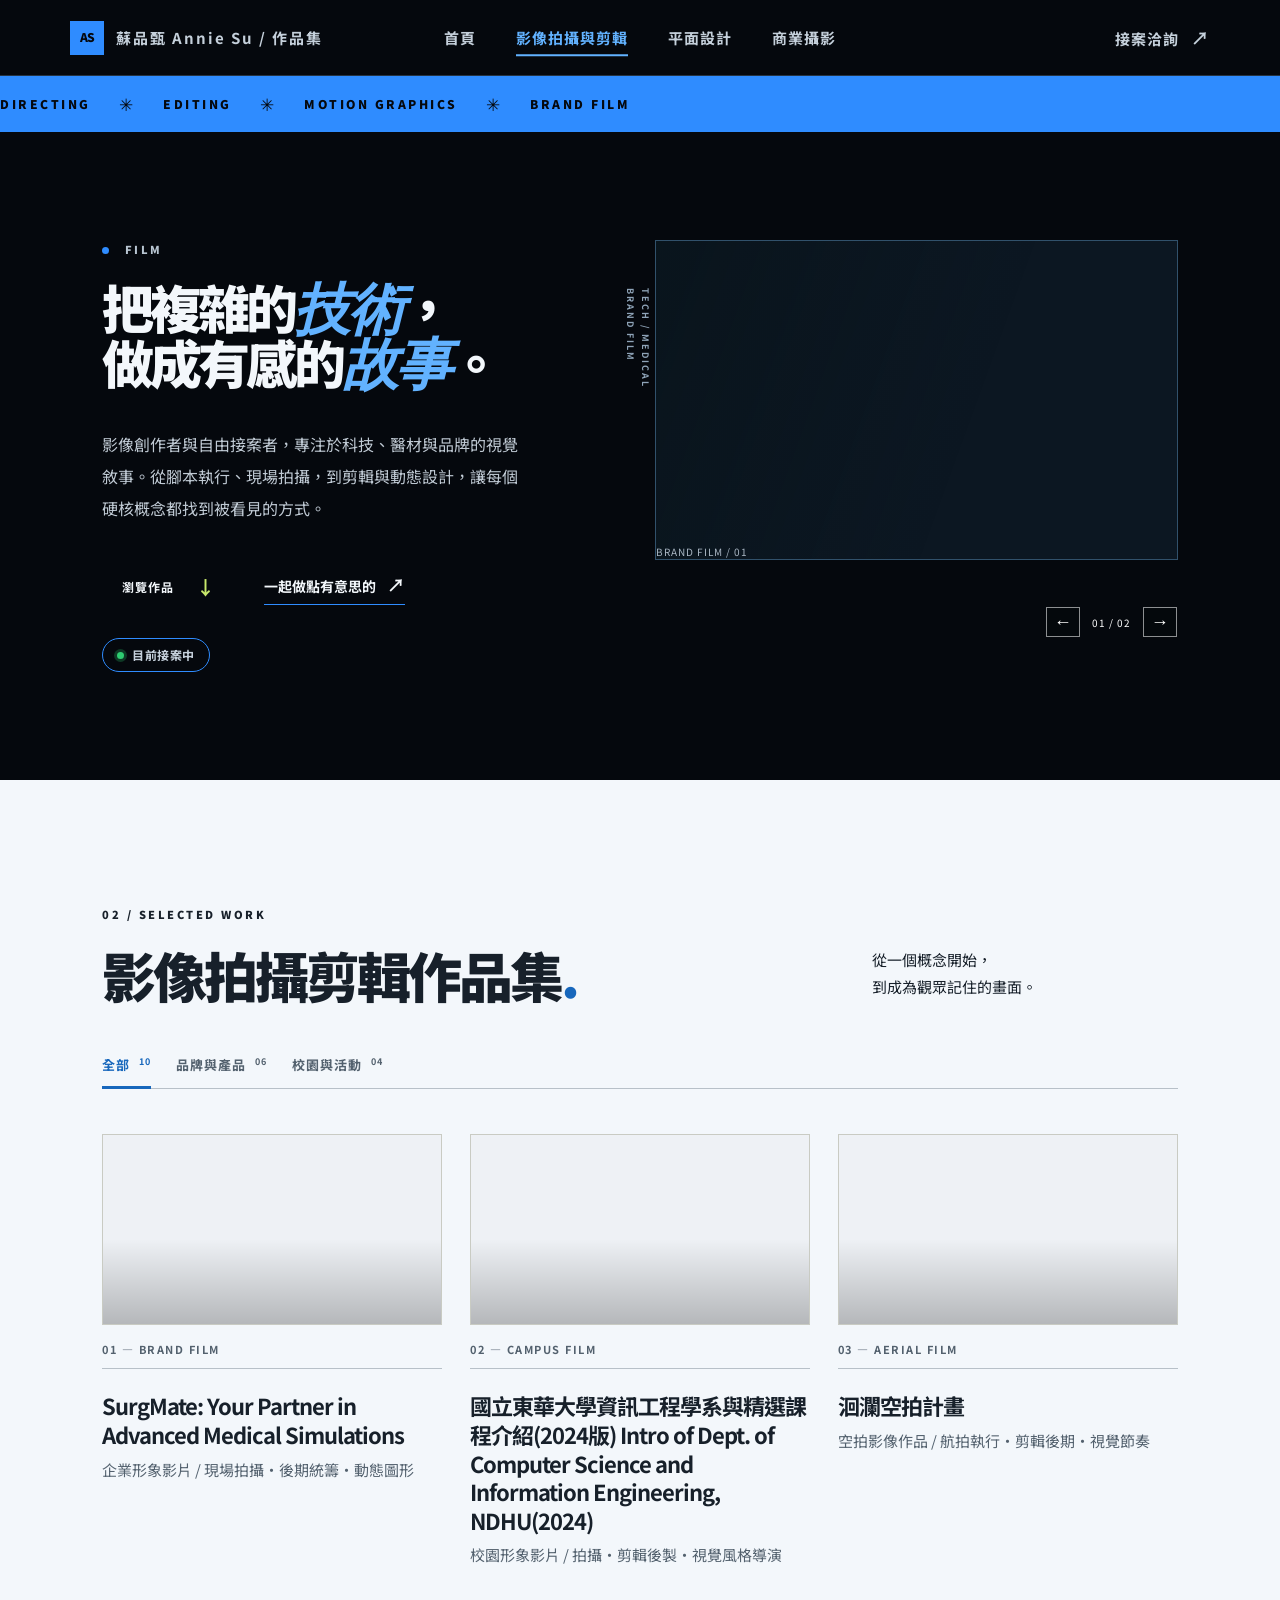
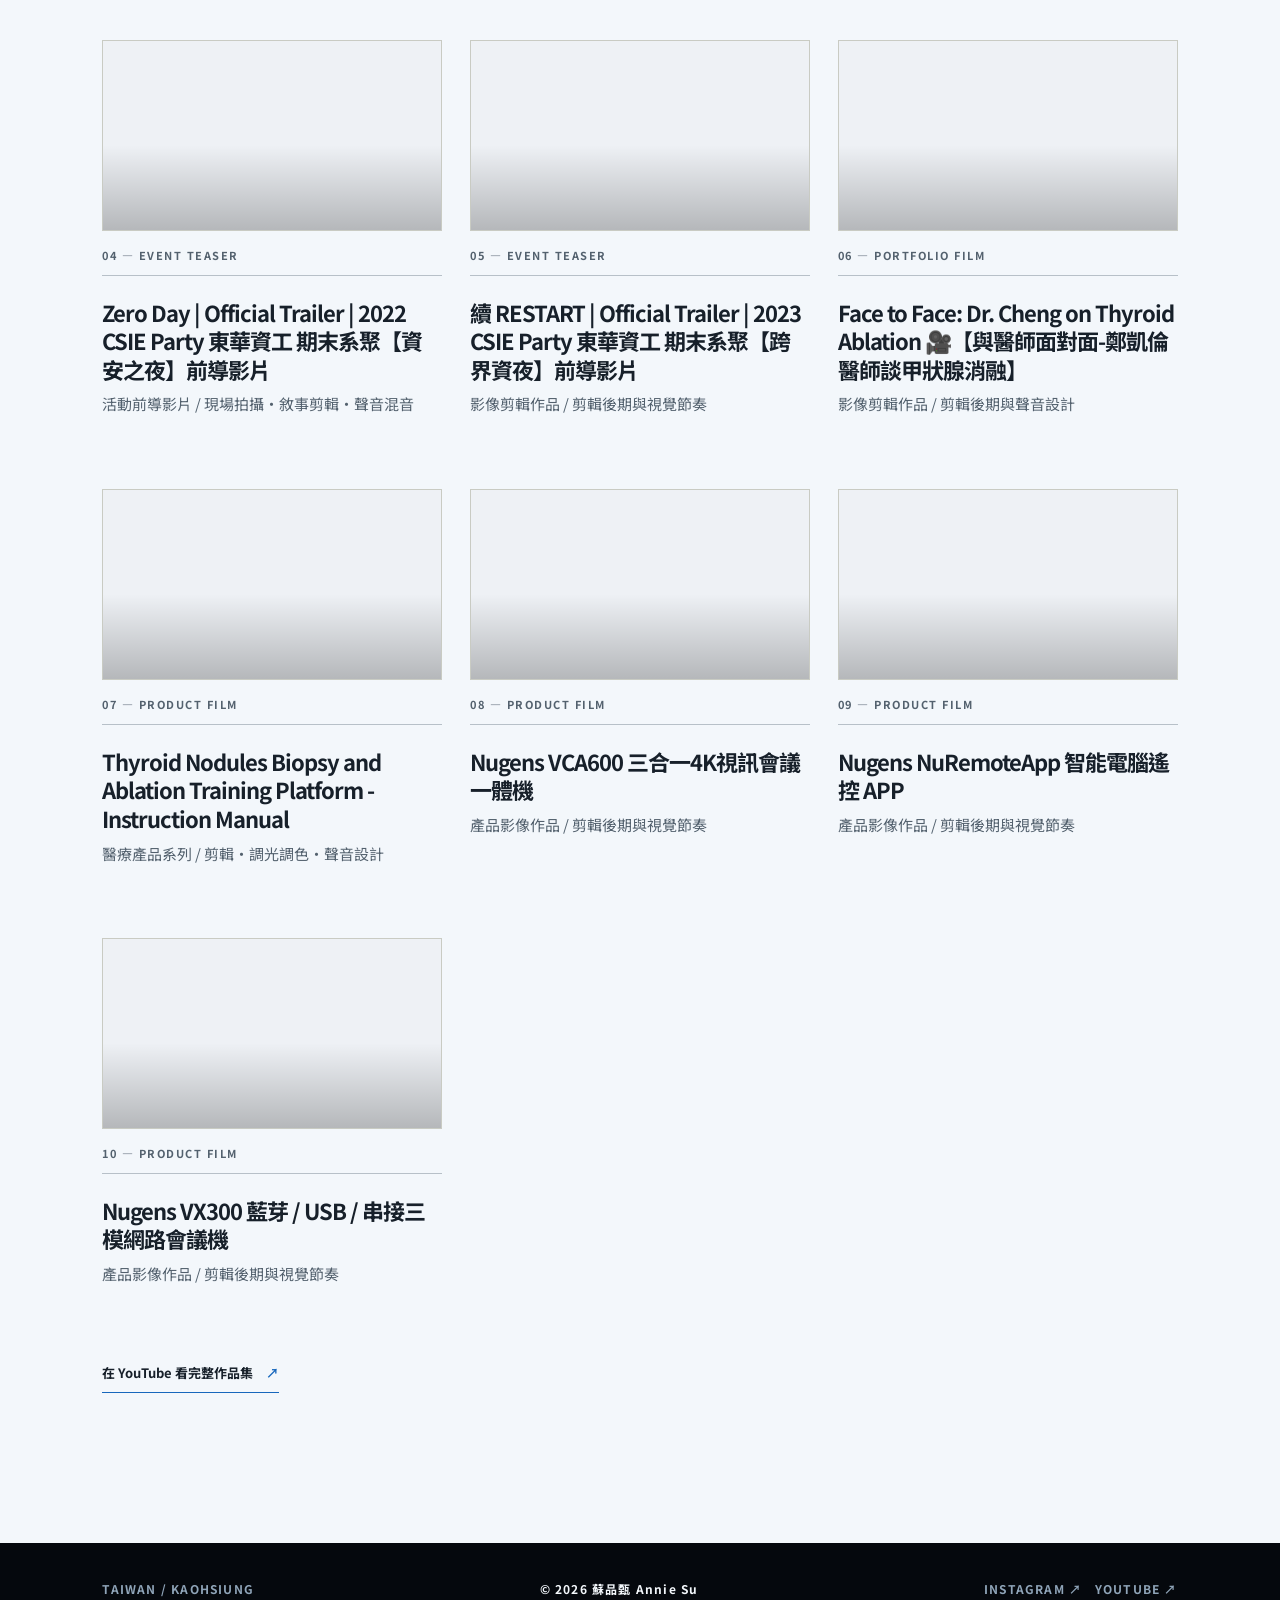
==== film.html @ e25d8ef4 "Add graphic page and photography page" ====
<!doctype html>
<html lang="zh-Hant">
<head>
  <meta charset="UTF-8">
  <meta name="viewport" content="width=device-width, initial-scale=1.0">
  <meta name="description" content="蘇品甄 Annie Su 的影像拍攝與剪輯作品集">
  <title>蘇品甄 Annie Su | Film & Editing</title>
  <link rel="icon" type="image/svg+xml" href="favicon.svg">
  <link rel="preconnect" href="https://fonts.googleapis.com">
  <link rel="preconnect" href="https://fonts.gstatic.com" crossorigin>
  <link rel="preconnect" href="https://www.youtube-nocookie.com">
  <link rel="preconnect" href="https://i.ytimg.com">
  <link rel="dns-prefetch" href="https://i.ytimg.com">
  <link href="https://fonts.googleapis.com/css2?family=Cormorant+Garamond:wght@500;600;700&family=Noto+Sans+TC:wght@400;500;700;900&display=swap" rel="stylesheet">
  <link rel="stylesheet" href="style.css">
  <link rel="stylesheet" href="site.css">
  <style>
    .project-media iframe{position:relative;z-index:1;width:100%;height:100%;display:block;border:0}
  </style>
</head>
<body>
  <header class="site-header">
    <a class="brand" href="index.html" aria-label="回到首頁"><span>AS</span><small>蘇品甄 Annie Su / 作品集</small></a>
    <button class="nav-toggle" type="button" aria-label="開啟導覽選單" aria-expanded="false" aria-controls="primary-nav">
      <span></span><span></span><span></span>
    </button>
    <nav class="nav" id="primary-nav" aria-label="主要導覽">
      <div class="nav-item">
        <a href="index.html">首頁</a>
        <div class="nav-dropdown">
          <a href="index.html#services">服務</a>
          <a href="index.html#about">關於</a>
          <a href="index.html#portfolio">作品集</a>
          <a href="index.html#contact">聯絡</a>
        </div>
      </div>
      <a href="film.html">影像拍攝與剪輯</a>
      <a href="graphic-design.html">平面設計</a>
      <a href="photography.html">商業攝影</a>
    </nav>
    <a class="header-mail" href="index.html#contact">接案洽詢 <span>↗</span></a>
  </header>

  <main id="top">
    <section class="marquee" aria-label="專業領域">
      <div class="marquee-track"><span>DIRECTING</span><b>✳</b><span>EDITING</span><b>✳</b><span>MOTION GRAPHICS</span><b>✳</b><span>BRAND FILM</span></div>
    </section>
    <section class="hero section-pad theme-dark">
      <div class="hero-copy">
        <p class="eyebrow"><span class="dot"></span> FILM</p>
        <h1>把複雜的<em>技術</em>，<br>做成有感的<em>故事</em>。</h1>
        <p class="hero-intro">影像創作者與自由接案者，專注於科技、醫材與品牌的視覺敘事。從腳本執行、現場拍攝，到剪輯與動態設計，讓每個硬核概念都找到被看見的方式。</p>
        <div class="hero-actions">
          <a class="button button-dark" href="#work">瀏覽作品 <span>↓</span></a>
          <a class="text-link" href="index.html#contact">一起做點有意思的 <span>↗</span></a>
        </div>
        <p class="hero-status"><span class="hero-status-dot"></span>目前接案中</p>
      </div>
      <div class="hero-visual">
        <div class="hero-image-wrap hero-carousel" data-interval="5000" aria-label="主打影片輪播">
          <div class="hero-slide is-active"><iframe src="https://www.youtube-nocookie.com/embed/hBSYGhHjJ7w?autoplay=1&mute=1&playsinline=1&rel=0" title="企業形象影片" loading="eager" allow="accelerometer; autoplay; clipboard-write; encrypted-media; gyroscope; picture-in-picture; web-share" allowfullscreen></iframe><div class="image-caption"><span>BRAND FILM / 01</span></div></div>
          <div class="hero-slide"><iframe src="https://www.youtube-nocookie.com/embed/25F6uDLEx1c?autoplay=1&mute=1&playsinline=1&rel=0" title="國立東華資工系 2024 招生影片" loading="lazy" allow="accelerometer; autoplay; clipboard-write; encrypted-media; gyroscope; picture-in-picture; web-share" allowfullscreen></iframe><div class="image-caption"><span>CAMPUS FILM / 02</span></div></div>
          <div class="hero-carousel-controls"><button class="hero-carousel-button" type="button" data-carousel-prev aria-label="上一支主打影片">←</button><span class="hero-carousel-status">01 / 02</span><button class="hero-carousel-button" type="button" data-carousel-next aria-label="下一支主打影片">→</button></div>
        </div>
        <div class="hero-side-note">TECH / MEDICAL<br>BRAND FILM</div>
      </div>
    </section>

    <section class="work section-pad theme-light" id="work">
      <div class="section-heading">
        <div><p class="eyebrow">02 / SELECTED WORK</p><h2>影像拍攝剪輯作品集<span>.</span></h2></div>
        <p class="section-note">從一個概念開始，<br>到成為觀眾記住的畫面。</p>
      </div>
      <div class="filter-bar" role="group" aria-label="作品分類">
        <button class="filter active" data-filter="all">全部 <sup>10</sup></button>
        <button class="filter" data-filter="brand">品牌與產品 <sup>06</sup></button>
        <button class="filter" data-filter="campus">校園與活動 <sup>04</sup></button>
      </div>
      <div class="project-grid">
        <article class="project-card" data-category="brand">
          <div class="project-media"><iframe src="https://www.youtube.com/embed/hBSYGhHjJ7w" title="企業形象影片" loading="lazy" allow="accelerometer; autoplay; clipboard-write; encrypted-media; gyroscope; picture-in-picture; web-share" allowfullscreen></iframe></div>
          <div class="project-meta"><span>01 — BRAND FILM</span></div>
          <h3>SurgMate: Your Partner in Advanced Medical Simulations</h3>
          <p>企業形象影片 / 現場拍攝・後期統籌・動態圖形</p>
        </article>
        <article class="project-card" data-category="campus">
          <div class="project-media"><iframe src="https://www.youtube.com/embed/25F6uDLEx1c" title="國立東華資工系 2024 招生影片" loading="lazy" allow="accelerometer; autoplay; clipboard-write; encrypted-media; gyroscope; picture-in-picture; web-share" allowfullscreen></iframe></div>
          <div class="project-meta"><span>02 — CAMPUS FILM</span></div>
          <h3>國立東華大學資訊工程學系與精選課程介紹(2024版) Intro of Dept. of Computer Science and Information Engineering, NDHU(2024)</h3>
          <p>校園形象影片 / 拍攝・剪輯後製・視覺風格導演</p>
        </article>
        <article class="project-card" data-category="campus">
          <div class="project-media"><iframe src="https://www.youtube.com/embed/MjLD7ILRKbI" title="洄瀾空拍計畫" loading="lazy" allow="accelerometer; autoplay; clipboard-write; encrypted-media; gyroscope; picture-in-picture; web-share" allowfullscreen></iframe></div>
          <div class="project-meta"><span>03 — AERIAL FILM</span></div>
          <h3>洄瀾空拍計畫</h3>
          <p>空拍影像作品 / 航拍執行・剪輯後期・視覺節奏</p>
        </article>
        <article class="project-card" data-category="campus">
          <div class="project-media"><iframe src="https://www.youtube.com/embed/8z_ahuklfuI" title="資安之夜前導影片" loading="lazy" allow="accelerometer; autoplay; clipboard-write; encrypted-media; gyroscope; picture-in-picture; web-share" allowfullscreen></iframe></div>
          <div class="project-meta"><span>04 — EVENT TEASER</span></div>
          <h3>Zero Day | Official Trailer | 2022 CSIE Party 東華資工 期末系聚【資安之夜】前導影片</h3>
          <p>活動前導影片 / 現場拍攝・敘事剪輯・聲音混音</p>
        </article>
        <article class="project-card" data-category="campus">
          <div class="project-media"><iframe src="https://www.youtube.com/embed/S0kFwiOZrYU" title="作品集影片 S0kFwiOZrYU" loading="lazy" allow="accelerometer; autoplay; clipboard-write; encrypted-media; gyroscope; picture-in-picture; web-share" allowfullscreen></iframe></div>
          <div class="project-meta"><span>05 — EVENT TEASER</span></div>
          <h3>續 RESTART | Official Trailer | 2023 CSIE Party 東華資工 期末系聚【跨界資夜】前導影片</h3>
          <p>影像剪輯作品 / 剪輯後期與視覺節奏</p>
        </article>
        <article class="project-card" data-category="brand">
          <div class="project-media"><iframe src="https://www.youtube.com/embed/odRZ7FwY9UM" title="作品集影片 odRZ7FwY9UM" loading="lazy" allow="accelerometer; autoplay; clipboard-write; encrypted-media; gyroscope; picture-in-picture; web-share" allowfullscreen></iframe></div>
          <div class="project-meta"><span>06 — PORTFOLIO FILM</span></div>
          <h3>Face to Face: Dr. Cheng on Thyroid Ablation 🎥【與醫師面對面-鄭凱倫醫師談甲狀腺消融】</h3>
          <p>影像剪輯作品 / 剪輯後期與聲音設計</p>
        </article>
        <article class="project-card" data-category="brand">
          <div class="project-media"><iframe src="https://www.youtube.com/embed/dpRZTDgmmaQ" title="產品介紹影片" loading="lazy" allow="accelerometer; autoplay; clipboard-write; encrypted-media; gyroscope; picture-in-picture; web-share" allowfullscreen></iframe></div>
          <div class="project-meta"><span>07 — PRODUCT FILM</span></div>
          <h3>Thyroid Nodules Biopsy and Ablation Training Platform - Instruction Manual</h3>
          <p>醫療產品系列 / 剪輯・調光調色・聲音設計</p>
        </article>
        <article class="project-card" data-category="brand">
          <div class="project-media"><iframe src="https://www.youtube.com/embed/XEGN2Q0KSWo" title="作品集影片 XEGN2Q0KSWo" loading="lazy" allow="accelerometer; autoplay; clipboard-write; encrypted-media; gyroscope; picture-in-picture; web-share" allowfullscreen></iframe></div>
          <div class="project-meta"><span>08 — PRODUCT FILM</span></div>
          <h3>Nugens VCA600 三合一4K視訊會議一體機</h3>
          <p>產品影像作品 / 剪輯後期與視覺節奏</p>
        </article>
        <article class="project-card" data-category="brand">
          <div class="project-media"><iframe src="https://www.youtube.com/embed/LPblk1l-Nj0" title="作品集影片 LPblk1l-Nj0" loading="lazy" allow="accelerometer; autoplay; clipboard-write; encrypted-media; gyroscope; picture-in-picture; web-share" allowfullscreen></iframe></div>
          <div class="project-meta"><span>09 — PRODUCT FILM</span></div>
          <h3>Nugens NuRemoteApp 智能電腦遙控 APP</h3>
          <p>產品影像作品 / 剪輯後期與視覺節奏</p>
        </article>
        <article class="project-card" data-category="brand">
          <div class="project-media"><iframe src="https://www.youtube.com/embed/qwVXM6mpIqM" title="作品集影片 qwVXM6mpIqM" loading="lazy" allow="accelerometer; autoplay; clipboard-write; encrypted-media; gyroscope; picture-in-picture; web-share" allowfullscreen></iframe></div>
          <div class="project-meta"><span>10 — PRODUCT FILM</span></div>
          <h3>Nugens VX300 藍芽 / USB / 串接三模網路會議機</h3>
          <p>產品影像作品 / 剪輯後期與視覺節奏</p>
        </article>
      </div>
      <a class="all-work-link" href="https://www.youtube.com/playlist?list=PLgzaFagdpoWmmlijDgVe1PpTuX2jHR37t" target="_blank" rel="noreferrer">在 YouTube 看完整作品集 <span>↗</span></a>
    </section>
  </main>
  <footer class="contact-bottom theme-dark section-pad">
    <span>TAIWAN / KAOHSIUNG</span>
    <span>© 2026 蘇品甄 Annie Su</span>
    <span><a href="https://www.instagram.com/pinzhenshots?stkn=MTA5cXdkYWlyOXZ6aw==" target="_blank" rel="noopener noreferrer">INSTAGRAM ↗</a> &nbsp; YOUTUBE ↗</span>
  </footer>
  <script src="script.js"></script>
  <script src="site.js"></script>
</body>
</html>
---- style.css ----
@import url('https://fonts.googleapis.com/css2?family=Cormorant+Garamond:wght@500;600;700&family=Noto+Sans+TC:wght@400;500;700;900&display=swap');
:root{--ink:#1e2220;--paper:#f2f0eb;--lime:#c8e86b;--muted:#747873;--line:#c9cbc3;--serif:'Cormorant Garamond',Georgia,serif;--sans:'Noto Sans TC',sans-serif}*{box-sizing:border-box}html{scroll-behavior:smooth}body{margin:0;background:var(--paper);color:var(--ink);font-family:var(--sans);font-size:15px;line-height:1.7}a{color:inherit;text-decoration:none}.site-header{height:80px;display:flex;align-items:center;justify-content:space-between;padding:0 5.5vw;border-bottom:1px solid var(--line);position:relative;z-index:2}.brand{display:flex;align-items:center;gap:12px;font-weight:900;font-size:18px}.brand span{display:grid;place-items:center;width:34px;height:34px;background:var(--ink);color:var(--lime);font-size:12px;letter-spacing:-1px}.brand small{font-size:10px;letter-spacing:2px;font-weight:700}.nav{display:flex;gap:40px;font-size:12px;font-weight:700;letter-spacing:1px}.nav a{transition:color .25s}.nav a:hover,.text-link:hover{color:#788e28}.header-mail{font-size:12px;font-weight:700;letter-spacing:1px}.header-mail span,.text-link span,.contact-email span{font-size:18px;margin-left:8px}.section-pad{padding-left:8vw;padding-right:8vw}.hero{min-height:calc(100vh - 80px);display:grid;grid-template-columns:43% 57%;align-items:center;padding-top:7vh;padding-bottom:7vh;position:relative}.eyebrow{font-size:10px;letter-spacing:2.5px;font-weight:900;margin:0 0 25px;color:#69706a}.dot{display:inline-block;width:7px;height:7px;border-radius:50%;background:var(--lime);margin-right:10px}.hero h1{font-size:clamp(54px,7vw,108px);line-height:.92;letter-spacing:-4px;margin:0 0 35px;font-weight:900}.hero h1 em,.about h2 em,.contact h2 em,h3 em{font-family:var(--serif);font-weight:600;font-style:italic;letter-spacing:-2px}.hero h1 em{font-size:1.08em;color:#505550}.hero-intro{max-width:420px;color:var(--muted);font-size:14px;line-height:2;margin-bottom:34px}.hero-actions{display:flex;align-items:center;gap:28px}.button{display:inline-flex;align-items:center;gap:22px;padding:13px 20px;font-size:12px;font-weight:700;letter-spacing:1px}.button-dark{background:var(--ink);color:var(--paper)}.button-dark span{font-size:19px;color:var(--lime)}.text-link{font-size:12px;font-weight:700;border-bottom:1px solid var(--ink);padding-bottom:4px}.hero-visual{position:relative;padding-left:7vw}.hero-image-wrap{position:relative;width:100%;max-width:660px;aspect-ratio:1.16;overflow:hidden;background:#121716}.hero-image-wrap:after{content:'';position:absolute;inset:0;background:linear-gradient(110deg,rgba(4,16,17,.3),transparent 60%)}.hero-image-wrap img{width:100%;height:100%;object-fit:cover;filter:saturate(.75);transform:scale(1.02);transition:transform 1s}.hero-image-wrap:hover img{transform:scale(1.08)}.image-caption{position:absolute;bottom:16px;left:18px;right:18px;display:flex;justify-content:space-between;color:white;font-size:9px;letter-spacing:1.5px;z-index:1}.hero-stamp{position:absolute;right:-13px;bottom:-47px;width:135px;height:135px;border:1px solid var(--ink);border-radius:50%;display:grid;place-content:center;text-align:center;font-weight:900;font-size:14px;line-height:1.15;transform:rotate(-14deg);background:var(--lime);z-index:1}.hero-stamp span{font-family:var(--serif);font-size:21px;font-style:italic}.hero-side-note{position:absolute;left:calc(7vw - 32px);top:15%;writing-mode:vertical-rl;font-size:9px;letter-spacing:2px;font-weight:700;color:var(--muted)}.marquee{overflow:hidden;background:var(--lime);padding:12px 0;border-top:1px solid var(--ink);border-bottom:1px solid var(--ink);white-space:nowrap}.marquee-track{display:inline-flex;align-items:center;gap:28px;animation:scroll 26s linear infinite;font-size:12px;letter-spacing:2.5px;font-weight:900}.marquee b{font-size:17px;font-weight:400}@keyframes scroll{to{transform:translateX(-50%)}}.work{padding-top:125px;padding-bottom:150px}.section-heading{display:flex;justify-content:space-between;align-items:end;margin-bottom:55px}.section-heading h2{font-size:64px;line-height:.95;letter-spacing:-3px;margin:0;font-weight:900}.section-heading h2 span{color:#93b931}.section-note{font-size:13px;line-height:1.8;color:var(--muted);margin:0 11vw 0 0}.filter-bar{display:flex;gap:25px;border-bottom:1px solid var(--line);margin-bottom:45px}.filter{border:0;background:none;padding:0 0 13px;color:var(--muted);cursor:pointer;font:700 12px var(--sans);letter-spacing:1px;position:relative}.filter.active{color:var(--ink)}.filter.active:after{content:'';height:3px;position:absolute;bottom:-1px;left:0;right:0;background:var(--ink)}.filter sup{font-size:9px;margin-left:5px}.project-grid{display:grid;grid-template-columns:1.3fr 1fr;gap:75px 5vw}.project-card{transition:opacity .3s,transform .3s}.project-card.hidden{display:none}.project-card:nth-child(even){margin-top:90px}.project-media{display:block;aspect-ratio:1.65;overflow:hidden;position:relative;background:#d8d9d2}.project-media img{width:100%;height:100%;display:block;object-fit:cover;transition:transform .7s,filter .4s;filter:saturate(.72)}.project-media:after{content:'';position:absolute;inset:0;background:linear-gradient(0deg,rgba(0,0,0,.48),transparent 45%);opacity:.5;transition:opacity .3s}.project-media:hover img{transform:scale(1.06);filter:saturate(1)}.project-media:hover:after{opacity:.8}.play{position:absolute;bottom:16px;right:17px;color:#fff;font-size:11px;font-weight:700;letter-spacing:1px;z-index:1}.project-meta{display:flex;justify-content:space-between;border-bottom:1px solid var(--line);padding:15px 0 10px;color:var(--muted);font-size:9px;letter-spacing:1.5px;font-weight:700}.project-card h3{font-size:26px;line-height:1.15;letter-spacing:-1px;margin:22px 0 8px}.project-card h3 em{font-size:1.14em}.project-card p{margin:0;color:var(--muted);font-size:12px}.all-work-link{display:inline-block;margin-top:75px;border-bottom:1px solid var(--ink);font-size:13px;font-weight:700;padding-bottom:8px}.all-work-link span{color:#86a82c;margin-left:10px}.about{background:var(--ink);color:var(--paper);display:grid;grid-template-columns:12% 45% 43%;padding-top:115px;padding-bottom:115px}.about-number{font-family:var(--serif);font-size:34px;color:var(--lime)}.about-main{max-width:570px}.about .eyebrow{color:#9ba39b}.about h2{font-size:56px;line-height:1.08;letter-spacing:-2px;margin:0 0 38px}.about h2 em{color:var(--lime);font-size:1.08em}.about-main>p:not(.eyebrow){color:#aeb4ae;font-size:14px;line-height:2;margin:0 0 22px}.about-lead{color:var(--paper)!important;font-size:19px!important;line-height:1.7!important}.signature{font-family:var(--serif);font-size:30px;margin-top:44px;color:var(--lime)}.signature span{font:11px var(--sans);color:#9ba39b;margin-left:12px}.about-facts{align-self:end;display:grid;grid-template-columns:repeat(3,1fr);gap:20px;border-top:1px solid #4a514b;padding-top:20px;margin-left:4vw}.about-facts strong{display:block;color:var(--lime);font:600 52px var(--serif);line-height:1}.about-facts span{font-size:9px;letter-spacing:1.2px;color:#aeb4ae;line-height:1.4}.services{padding-top:120px;padding-bottom:130px}.service-list{border-top:1px solid var(--ink)}.service-list>div{display:grid;grid-template-columns:14% 42% 44%;align-items:center;border-bottom:1px solid var(--line);padding:29px 0}.service-list span{color:#819d30;font-size:12px;font-weight:900}.service-list h3{margin:0;font-size:27px}.service-list p{margin:0;color:var(--muted);font-size:13px;max-width:360px}.contact{background:var(--lime);padding-top:90px;padding-bottom:25px;min-height:620px;display:flex;flex-direction:column}.contact-top{display:flex;justify-content:space-between}.contact-top .eyebrow{color:#5c6d2b}.contact-top>p:last-child{font-size:13px;font-weight:700;margin:0}.contact h2{font-size:clamp(56px,8vw,115px);line-height:.87;letter-spacing:-5px;margin:auto 0 55px}.contact h2 em{color:#546a18}.contact-email{font:600 clamp(20px,3vw,35px) var(--serif);border-bottom:1px solid var(--ink);padding-bottom:15px;max-width:720px}.contact-email span{font:22px var(--sans);float:right}.contact-bottom{display:flex;justify-content:space-between;font-size:9px;letter-spacing:1.5px;font-weight:700;margin-top:58px}
@media(max-width:800px){.site-header{height:70px;padding:0 6vw}.nav{gap:15px}.header-mail{display:none}.brand small{font-size:8px}.section-pad{padding-left:6vw;padding-right:6vw}.hero{display:block;padding-top:70px;padding-bottom:95px}.hero h1{font-size:clamp(52px,15vw,82px);letter-spacing:-3px}.hero-intro{max-width:100%}.hero-visual{padding:60px 7vw 0 0}.hero-side-note{left:auto;right:-7px;top:48%;font-size:8px}.hero-stamp{right:-15px;bottom:-30px;transform:scale(.8) rotate(-14deg)}.section-heading{align-items:start;display:block;margin-bottom:38px}.section-heading h2{font-size:52px}.section-note{margin:22px 0 0}.work{padding-top:85px;padding-bottom:100px}.filter-bar{gap:17px;overflow:auto}.project-grid{display:block}.project-card,.project-card:nth-child(even){margin:0 0 60px}.project-card h3{font-size:24px}.about{display:block;padding-top:85px;padding-bottom:85px}.about-number{margin-bottom:35px}.about h2{font-size:48px}.about-facts{margin:60px 0 0}.services{padding-top:85px;padding-bottom:90px}.service-list>div{grid-template-columns:16% 84%;padding:23px 0}.service-list h3{font-size:22px}.service-list p{grid-column:2;margin-top:8px}.contact{min-height:570px;padding-top:70px}.contact-top{display:block}.contact-top>p:last-child{margin-top:26px}.contact h2{font-size:clamp(56px,16vw,88px);letter-spacing:-3px;margin:110px 0 45px}.contact-bottom{gap:12px;flex-wrap:wrap}.contact-bottom span:last-child{width:100%}}
---- site.css ----
/* Shared skin for all site pages — colors, sizes, and section themes on top of style.css's layout. */
:root{--ink:#05080d;--paper:#f3f7fb;--accent:#2f8cff;--accent-soft:#62b2ff;--accent-light:#1767bc;--line:#263443}
body{background:var(--ink);color:var(--paper);font-size:16px}

/* Header / nav */
.site-header{background:var(--ink);border-bottom-color:var(--line);position:sticky;top:0;z-index:100;height:76px}
.nav{position:absolute;left:50%;top:50%;transform:translate(-50%,-50%)}
html{scroll-padding-top:84px}
.brand span{background:#2f8cff;color:#05080d}
.brand small,.header-mail,.nav{color:#c5d0db;font-size:15px}
.nav a:hover,.text-link:hover{color:#62b2ff}
.nav a{position:relative;transition:color .25s}
.nav a.active{color:#62b2ff}
.nav a.active::after{content:'';position:absolute;left:0;right:0;bottom:-6px;height:2px;background:#62b2ff}

.nav-toggle{display:none;position:absolute;right:6vw;top:50%;transform:translateY(-50%);width:42px;height:42px;border:1px solid #2f8cff;background:rgba(5,8,13,.6);cursor:pointer;padding:0;z-index:40;flex-direction:column;align-items:center;justify-content:center;gap:5px}
.nav-toggle span{display:block;width:18px;height:2px;background:#c5d0db;transition:transform .25s,opacity .25s}
.nav-toggle[aria-expanded="true"] span:nth-child(1){transform:translateY(7px) rotate(45deg)}
.nav-toggle[aria-expanded="true"] span:nth-child(2){opacity:0}
.nav-toggle[aria-expanded="true"] span:nth-child(3){transform:translateY(-7px) rotate(-45deg)}

/* "首頁" hover dropdown — homepage section jumps, built into the header itself */
.nav-item{position:relative}
.nav-dropdown{position:absolute;top:100%;left:50%;min-width:150px;margin-top:14px;display:flex;flex-direction:column;background:#0a0f16;border:1px solid var(--line);opacity:0;visibility:hidden;transform:translate(-50%,-6px);transition:opacity .2s,transform .2s,visibility .2s;z-index:110}
.nav-item:hover .nav-dropdown,.nav-item:focus-within .nav-dropdown{opacity:1;visibility:visible;transform:translate(-50%,0)}
.nav-dropdown a{padding:12px 18px;font-size:12px;letter-spacing:1px;border-top:1px solid var(--line);color:#c5d0db;white-space:nowrap}
.nav-dropdown a:first-child{border-top:0}
.nav-dropdown a:hover{color:#62b2ff;background:rgba(47,140,255,.08)}
.nav-dropdown a.active::after{display:none}

/* Hero */
.hero{min-height:auto;align-items:center;padding-top:12vh;padding-bottom:12vh;background:radial-gradient(circle at 85% 20%,#102c4c,transparent 32%),var(--ink)}
.hero h1{color:var(--paper);font-size:52px}
.hero h1 em{font-family:var(--serif);font-weight:600;font-style:italic;letter-spacing:-2px;color:#62b2ff}
.hero-intro{color:#c0cad4;font-size:16px;line-height:2}
.eyebrow{color:#b8c5d1;font-size:11px}
.dot{background:#2f8cff}
.text-link{border-color:#2f8cff;color:var(--paper);font-size:14px}
.hero-visual{align-self:start}
.hero-image-wrap{background:#0c1722;border:1px solid #31516b;aspect-ratio:16/9;overflow:hidden}
.hero-image-wrap:after{pointer-events:none}
.hero-image-wrap img{filter:saturate(.85);transform:none!important}
.hero-image-wrap:hover img{transform:none!important}
.hero-stamp{background:#2f8cff;border-color:#2f8cff;color:#05080d}
.hero-side-note{color:#8fa4b8}
.hero-status{display:inline-flex;align-items:center;gap:8px;margin:22px 0 0;padding:6px 14px;border:1px solid #2f8cff;border-radius:20px;color:#c5d0db;font-size:12px;font-weight:700;letter-spacing:.5px}
.hero-status-dot{width:7px;height:7px;border-radius:50%;background:#2ecc71;box-shadow:0 0 0 3px rgba(46,204,113,.25)}

/* Hero page load entrance animation */
.hero .eyebrow{animation:heroFadeUp .7s cubic-bezier(.16,1,.3,1) .05s both}
.hero h1{animation:heroFadeUp .8s cubic-bezier(.16,1,.3,1) .15s both}
.hero-intro{animation:heroFadeUp .8s cubic-bezier(.16,1,.3,1) .25s both}
.hero-actions,.hero-status{animation:heroFadeUp .8s cubic-bezier(.16,1,.3,1) .35s both}
.hero-visual{animation:heroScaleIn .9s cubic-bezier(.16,1,.3,1) .2s both}
@keyframes heroFadeUp{from{opacity:0;transform:translateY(24px)}to{opacity:1;transform:translateY(0)}}
@keyframes heroScaleIn{from{opacity:0;transform:translateY(18px) scale(.98)}to{opacity:1;transform:translateY(0) scale(1)}}
@media(prefers-reduced-motion:reduce){.hero .eyebrow,.hero h1,.hero-intro,.hero-actions,.hero-status,.hero-visual{animation:none!important}}

/* Hero carousel — shared by every page with more than one hero slide */
.hero-image-wrap.hero-carousel{aspect-ratio:auto;overflow:visible}
.hero-carousel{position:relative;overflow:visible}
.hero-slide{position:absolute;inset:0;width:100%;height:auto;overflow:hidden;opacity:0;visibility:hidden;transition:opacity .45s ease;display:flex;flex-direction:column}
.hero-slide.is-active{position:relative;opacity:1;visibility:visible}
.hero-carousel.direction-next .hero-slide.is-active{animation:heroSlideFromRight .55s cubic-bezier(.2,.75,.25,1) both}
.hero-carousel.direction-prev .hero-slide.is-active{animation:heroSlideFromLeft .55s cubic-bezier(.2,.75,.25,1) both}
@keyframes heroSlideFromRight{from{opacity:0;transform:translateX(42px)}to{opacity:1;transform:translateX(0)}}
@keyframes heroSlideFromLeft{from{opacity:0;transform:translateX(-42px)}to{opacity:1;transform:translateX(0)}}
.hero-slide iframe{position:relative;inset:auto;aspect-ratio:16/9;height:auto;flex:none;width:100%;border:0;display:block}
.hero-slide img{width:100%;height:auto;aspect-ratio:16/9;object-fit:cover;background:#0c1722;display:block;filter:saturate(.85)}
.hero-slide .image-caption{position:static;order:2;display:flex;justify-content:space-between;padding:10px 0 0;color:#aab7c4;font:10px var(--sans);letter-spacing:1px}
.hero-carousel-controls{position:absolute;right:0;top:calc(100% + 48px);display:flex;align-items:center;gap:12px;z-index:3;color:#fff;font-size:10px}
.hero-carousel-button{width:34px;height:30px;border:1px solid rgba(255,255,255,.55);background:rgba(5,8,13,.75);color:#fff;cursor:pointer;font-size:18px;line-height:1}
.hero-carousel-button:hover{background:#2f8cff;color:#05080d;border-color:#2f8cff}
.hero-carousel-status{font:10px var(--sans);letter-spacing:1px}

/* Marquee */
.marquee{background:#2f8cff;border-color:#2f8cff;color:#05080d;overflow:hidden}
.marquee-track{background:transparent;color:#05080d;animation:marqueeScrollOnce 24s linear infinite;white-space:nowrap}
@keyframes marqueeScrollOnce{from{transform:translateX(100vw)}to{transform:translateX(-100%)}}

/* Section heading sizing (services / work / portfolio) */
.section-heading h2{font-size:54px}

/* Theme utilities — apply to any section regardless of its semantic class */
.theme-dark{background:var(--ink);color:var(--paper)}
.theme-dark .eyebrow{color:#b8c5d1}
.theme-dark h2{color:#f3f7fb}
.theme-dark h2 span,.theme-dark h2 em{color:#62b2ff}
.theme-dark .section-note{color:#a9b5c0}
.theme-dark .service-list,.theme-dark .service-list>div{border-color:#263443}
.theme-dark .service-list span{color:#62b2ff}
.theme-dark .service-list h3{color:#f3f7fb}
.theme-dark .service-list p{color:#a9b5c0}
.theme-dark .service-link{color:#62b2ff}
.theme-dark .filter-bar{border-color:#263443}
.theme-dark .filter{color:#9aa8b5}
.theme-dark .filter.active{color:#62b2ff}
.theme-dark .filter.active:after{background:#2f8cff}
.theme-dark .project-media{background:#0d1721;border:1px solid #29435a}
.theme-dark .project-meta{border-color:#263443;color:#9eabb7}
.theme-dark .project-card h3{color:#f3f7fb}
.theme-dark .project-card h3 em{color:#62b2ff}
.theme-dark .project-card p{color:#a9b5c0}
.theme-dark .all-work-link{border-color:#2f8cff;color:#f3f7fb}
.theme-dark .all-work-link span{color:#62b2ff}
.theme-dark .portfolio-card{border-color:#263443}
.theme-dark .portfolio-card h3{color:#f3f7fb}
.theme-dark .portfolio-card p{color:#a9b5c0}
.theme-dark .portfolio-card span{color:#62b2ff}

.theme-light{background:#f3f7fb;color:#17202a}
.theme-light .eyebrow{color:#17202a}
.theme-light h2{color:#17202a}
.theme-light h2 span,.theme-light h2 em{color:#1767bc}
.theme-light .section-note{color:#17202a}
.theme-light .service-list,.theme-light .service-list>div{border-color:#c9cbc3}
.theme-light .service-list span{color:#1767bc}
.theme-light .service-list h3{color:#17202a}
.theme-light .service-list p{color:#53616e}
.theme-light .service-link{color:#1767bc}
.theme-light .filter-bar{border-color:#b7c0c8}
.theme-light .filter{color:#53616e}
.theme-light .filter.active{color:#1767bc}
.theme-light .filter.active:after{background:#1767bc}
.theme-light .project-media{background:#eef1f5;border:1px solid #c9cbc3}
.theme-light .project-meta{border-color:#b7c0c8;color:#53616e}
.theme-light .project-card h3{color:#17202a}
.theme-light .project-card h3 em{color:#1767bc}
.theme-light .project-card p{color:#53616e}
.theme-light .all-work-link{border-color:#1767bc;color:#17202a}
.theme-light .all-work-link span{color:#1767bc}
.theme-light .portfolio-card{border-color:#c9cbc3}
.theme-light .portfolio-card h3{color:#17202a}
.theme-light .portfolio-card p{color:#53616e}
.theme-light .portfolio-card span{color:#1767bc}

.project-card h3{font-size:22px;line-height:1.3}
.project-meta{font-size:11px}
.section-note,.project-card p,.service-list p{font-size:15px}
.filter{font-size:13px}
.project-media img{object-fit:cover}
/* Services — 01 (影像拍攝與剪輯) is core (largest), 02 & 03 are smaller extensions */
.service-list{display:grid;grid-template-columns:1.6fr 1fr 1fr;border-top:1px solid var(--line)}
.service-list>div{display:block;grid-template-columns:none;padding:32px 32px 32px 0;border-bottom:0;border-right:1px solid var(--line)}
.service-list>div:last-child{border-right:0;padding-right:0}
.service-list>div:not(:first-child){padding-left:32px}
.service-list span{display:block;margin-bottom:16px;font-size:11px;letter-spacing:1px;font-weight:700}

/* Core item (Item 01) styling - largest */
.service-list > .service-featured-item{display:flex;align-items:center;justify-content:space-between;gap:16px}
.service-featured-content{flex:1;min-width:0;padding-right:8px}
.service-list>div:first-child span{color:var(--accent-light,#1767bc);font-size:12px;font-weight:900}
.service-list>div:first-child h3{font-size:32px;font-weight:900;line-height:1.2;margin:0 0 14px}
.service-list>div:first-child p{font-size:15px;line-height:1.8;margin:0}
.service-btn-featured{flex:0 0 auto;display:inline-flex;align-items:center;gap:6px;padding:11px 20px;background:#1767bc;color:#ffffff;font-size:13px;font-weight:700;letter-spacing:.5px;border-radius:2px;white-space:nowrap;transition:background-color .2s,transform .2s;text-decoration:none;align-self:center;transform:translate(-38px,12px)}
.service-btn-featured:hover{background:#0b4d91;color:#ffffff;transform:translate(-38px,12px);text-decoration:none}

@media(max-width:1800px){
  .service-list > .service-featured-item{display:block}
  .service-btn-featured{margin-top:20px;display:inline-flex;transform:none}
  .service-btn-featured:hover{transform:translateY(-1px)}
}

/* Secondary items (Items 02 & 03) styling - smaller */
.service-list>div:not(:first-child) h3{font-size:20px;font-weight:700;margin:0 0 10px;opacity:.9}
.service-list>div:not(:first-child) p{font-size:13.5px;line-height:1.7;margin:0 0 18px;opacity:.85}
.service-list>div:not(:first-child) .service-link{font-size:11.5px;opacity:.9}

.service-link{display:inline-block;justify-self:start;text-align:left;margin-top:0;font-weight:700;letter-spacing:.5px}
.service-link:hover{text-decoration:underline}
@media(max-width:800px){
  .service-list{display:block}
  .service-list>div{padding:24px 0;border-right:0;border-bottom:1px solid var(--line)}
  .service-list>div:not(:first-child){padding-left:0}
  .service-list>div:last-child{border-bottom:0}
  .service-list>div:first-child h3{font-size:26px}
  .service-list>div:not(:first-child) h3{font-size:19px}
  .service-btn-featured{margin-top:16px}
}

/* Work grid — same 3-per-row layout and sizing on every portfolio page */
.project-grid{grid-template-columns:repeat(3,minmax(0,1fr));gap:72px 28px;align-items:start}
.project-card,.project-card:nth-child(even){margin-top:0;grid-column:span 1}
.project-media{aspect-ratio:16/9}
@media(max-width:1000px){.project-grid{grid-template-columns:repeat(2,minmax(0,1fr));gap:55px 22px}}
@media(max-width:800px){.project-grid{display:block}.project-card{margin:0 0 60px}}

/* About section (always dark) */
.about{display:block;position:relative;border-top:1px solid #263443}
.about .section-heading{margin-bottom:24px}
.about h2{line-height:1.5;margin:0;font-size:44px}
.about-layout{display:block}
.about-main{width:calc(50% - 4vw)}
.about-main>p:not(.eyebrow){color:#d5dee7;font-size:15px}
.about-lead{color:#f3f7fb;font-size:20px}
.about-right{position:absolute;top:170px;right:7vw;width:40%;margin-left:0;transform:none}
.about-experience{border-top:1px solid #263443;padding-top:24px}
.about-experience .eyebrow{margin-bottom:18px}
.experience-item{display:grid;grid-template-columns:105px 1fr;gap:0 16px;border-bottom:1px solid #263443;padding:14px 0}
.experience-item span{grid-row:span 2;color:#8fa4b8;font:11px var(--sans)}
.experience-item strong{color:#f3f7fb;font-size:14px;font-weight:700}
.experience-item small{color:#aebdca;font-size:12px;margin-top:3px}
.about-facts{border-color:#385878;margin:32px 0 0;align-self:start}
.about-facts strong,.signature{color:#62b2ff}
.about-facts span,.signature span{color:#d5dee7}

/* Portfolio entry cards (homepage) */
.portfolio-grid{display:grid;grid-template-columns:repeat(3,minmax(0,1fr));gap:28px;margin-top:12px}
.portfolio-card{display:block;border:1px solid #263443;padding:0}
.portfolio-card .project-media img{object-fit:cover}
.portfolio-card h3{font-size:24px;margin:20px 20px 8px;line-height:1.3}
.portfolio-card p{margin:0 20px 20px;font-size:14px}
.portfolio-card span{display:block;margin:0 20px 20px;font-size:13px;font-weight:700}

/* Contact */
.contact-layout{display:grid;grid-template-columns:minmax(250px,1fr) minmax(320px,1fr);gap:7vw;align-items:start}
.contact h2{font-size:44px;line-height:1.15;margin:24px 0 40px}
.contact-subnote{margin:-30px 0 40px;font-size:22px;font-weight:700;letter-spacing:.5px;color:#1767bc}
.contact-details{display:flex;flex-direction:column;gap:16px;margin-top:35px}
.contact-email,.contact-phone{display:block;max-width:680px;padding-bottom:10px;border-bottom:1px solid #8493a1;font:20px var(--serif);color:#17202a}
.contact-phone{font:16px var(--sans);border:0;padding:0}
.contact-email span,.contact-phone span{float:right}
.contact .contact-details .contact-email{font-size:24px}
.contact .contact-details .contact-phone{font-size:18px}
.contact-form{display:grid;gap:16px;border:1px solid #8493a1;padding:32px 36px;align-self:start}
.contact-form-title{margin:0 0 6px;color:#17202a;font:700 14px var(--sans);letter-spacing:1.5px}
.contact-form label{display:grid;gap:6px;color:#17202a;font:11px var(--sans);letter-spacing:.8px}
.contact-form input,.contact-form textarea{width:100%;border:0;border-bottom:1px solid #8493a1;background:transparent;color:#17202a;font:16px var(--sans);padding:7px 0;outline:0;resize:vertical}
.contact-form input:focus,.contact-form textarea:focus{border-color:#1767bc}
.contact-form button{justify-self:start;border:0;border-bottom:1px solid #17202a;background:transparent;color:#17202a;cursor:pointer;font:700 12px var(--sans);padding:8px 0}
.contact-form button span{color:#1767bc;font-size:18px;margin-left:10px}
.contact-bottom{display:flex;align-items:center;justify-content:space-between;padding-top:36px;padding-bottom:36px;color:#8fa4b8;font-size:12px;letter-spacing:1.2px;margin-top:0}
.contact-bottom span:nth-child(2){color:var(--paper)}
.contact-bottom a{color:inherit;transition:color .25s}
.contact-bottom a:hover{color:#62b2ff}

/* Subpage CTA band (film / graphic-design / photography pages) */
.cta-band{text-align:left}
.cta-band h2{font-size:40px;margin:20px 0 32px;line-height:1.3}

@media(max-width:800px){
  .site-header{position:sticky;top:0;z-index:100;justify-content:center}
  html{scroll-padding-top:74px}
  .nav-toggle{display:flex;left:6vw;right:auto}
  .brand{text-align:center}
  .brand small,.header-mail{font-size:11px}
  .nav{position:absolute;left:0;right:0;top:100%;transform:none;flex-direction:column;gap:0;background:#05080d;border-bottom:1px solid #263443;padding:0;max-height:0;overflow-y:auto;transition:max-height .3s ease}
  .nav{font-size:13px}
  .nav a{padding:16px 6vw;border-top:1px solid #263443;font-size:14px;letter-spacing:1px}
  .nav a.active::after{display:none}
  .site-header.nav-open .nav{max-height:calc(100vh - 70px)}
  .hero{padding-top:8vh;padding-bottom:8vh}
  .hero h1{font-size:38px}
  .about h2{font-size:34px}
  .about-layout{display:block}
  .about-main{width:auto}
  .about-right{position:static;width:auto;margin-left:0;transform:none;margin-top:40px}
  .section-heading h2{font-size:42px}
  .contact h2{font-size:34px}
  .contact-subnote{margin:-20px 0 30px;font-size:18px}
  .contact .contact-details .contact-email{font-size:20px}
  .contact .contact-details .contact-phone{font-size:16px}
  .contact-layout{display:block}
  .contact-form{margin-top:40px;padding:24px 22px}
  .portfolio-grid{display:block}
  .portfolio-card{margin-bottom:28px}
  .nav-dropdown,.nav-item:hover .nav-dropdown,.nav-item:focus-within .nav-dropdown{position:static;opacity:1;visibility:visible;transform:none;margin-top:0;min-width:0;border:0;background:transparent}
  .nav-dropdown a{padding:14px 6vw 14px 10vw;border-top:1px solid #263443;font-size:13px}
  .contact-bottom{padding-top:28px;padding-bottom:28px}
}
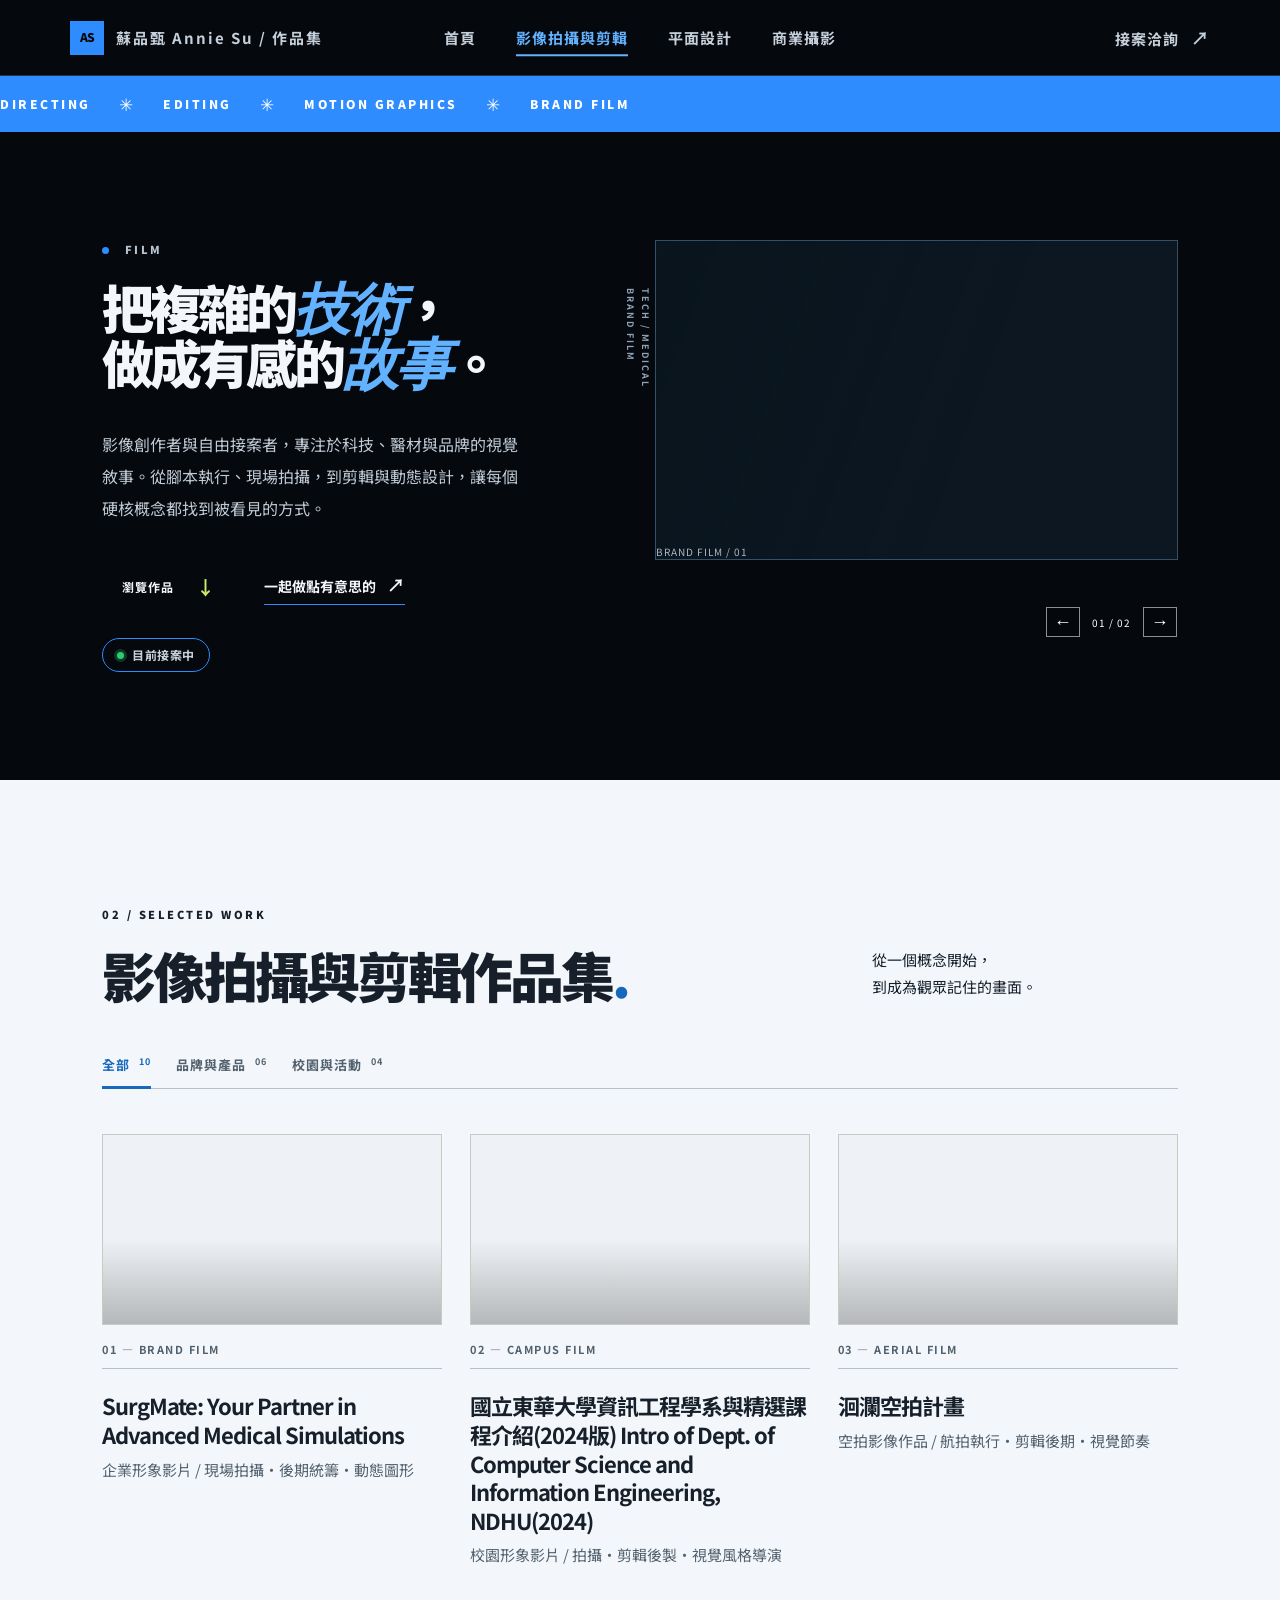
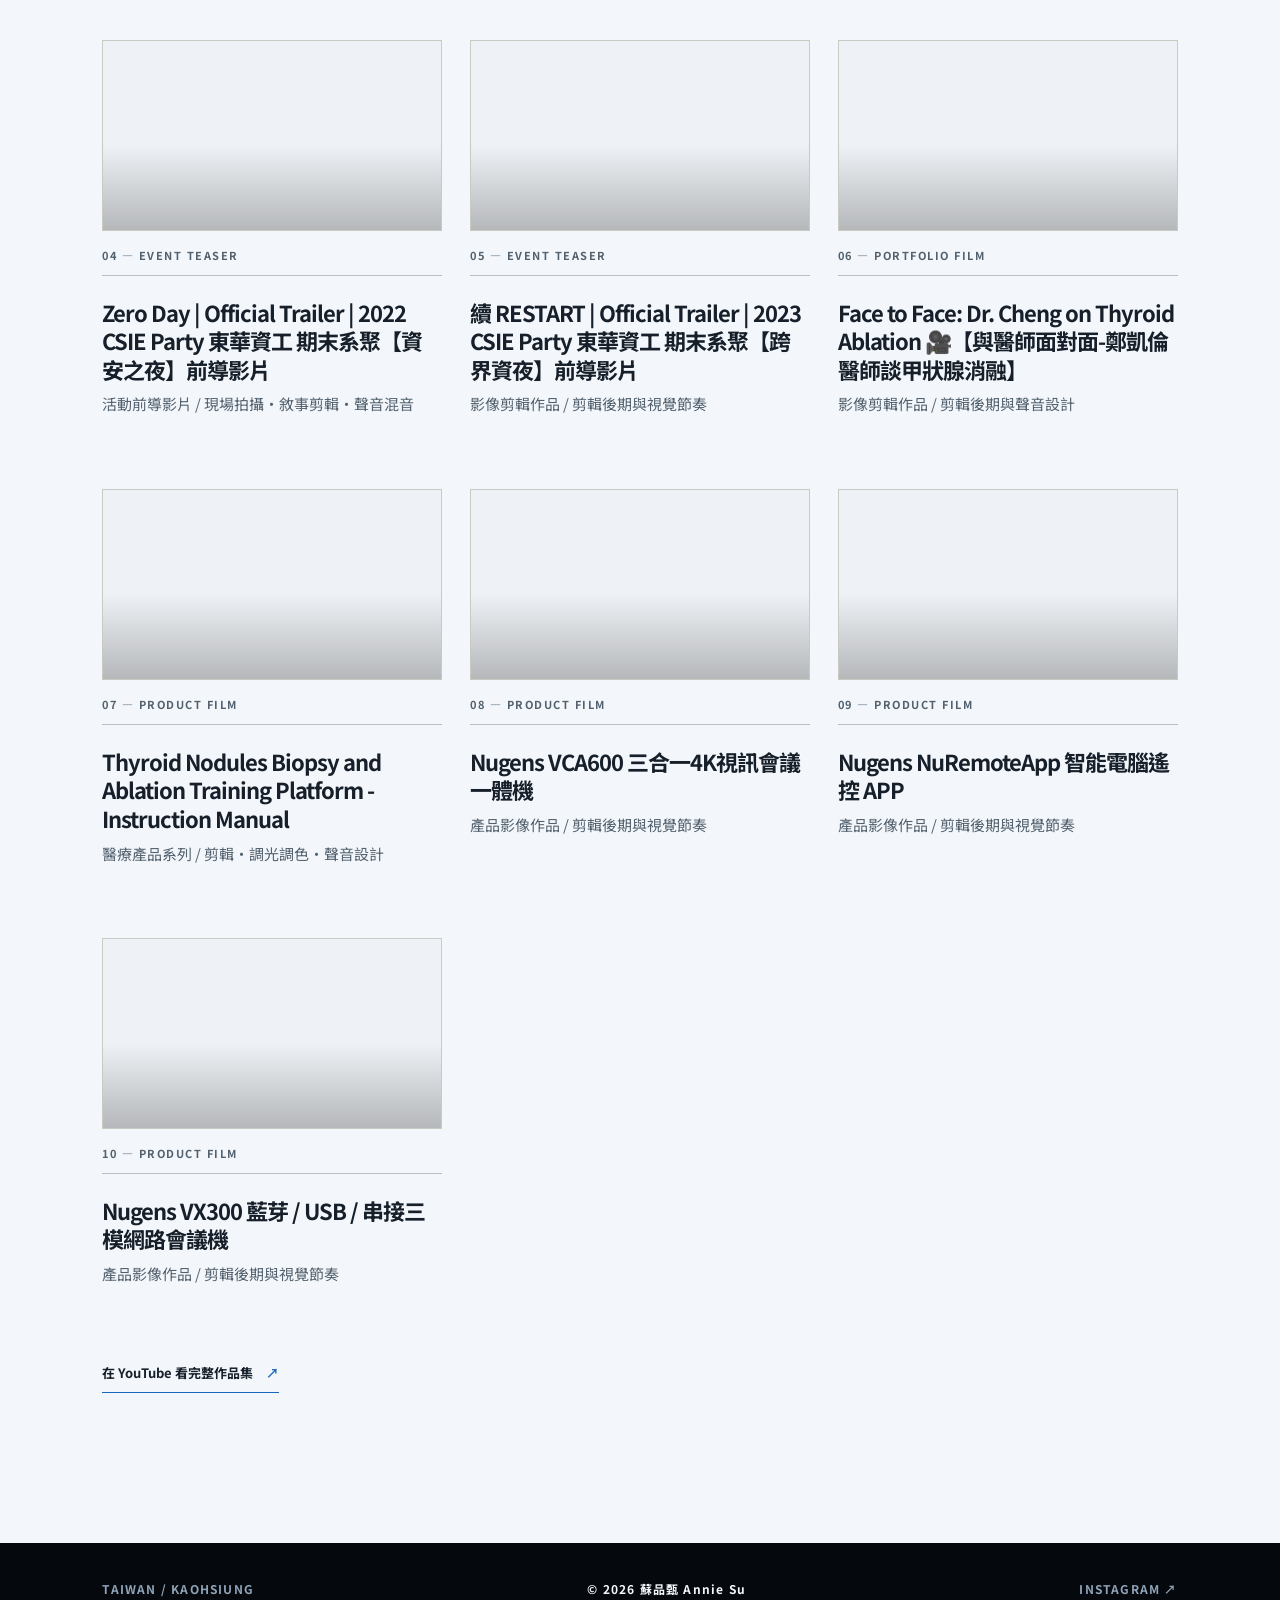
==== commit be99785d: "UpdateWork" ====
--- a/film.html
+++ b/film.html
@@ -68,7 +68,7 @@
 
     <section class="work section-pad theme-light" id="work">
       <div class="section-heading">
-        <div><p class="eyebrow">02 / SELECTED WORK</p><h2>影像拍攝剪輯作品集<span>.</span></h2></div>
+        <div><p class="eyebrow">02 / SELECTED WORK</p><h2>影像拍攝與剪輯作品集<span>.</span></h2></div>
         <p class="section-note">從一個概念開始，<br>到成為觀眾記住的畫面。</p>
       </div>
       <div class="filter-bar" role="group" aria-label="作品分類">
@@ -144,7 +144,7 @@
   <footer class="contact-bottom theme-dark section-pad">
     <span>TAIWAN / KAOHSIUNG</span>
     <span>© 2026 蘇品甄 Annie Su</span>
-    <span><a href="https://www.instagram.com/pinzhenshots?stkn=MTA5cXdkYWlyOXZ6aw==" target="_blank" rel="noopener noreferrer">INSTAGRAM ↗</a> &nbsp; YOUTUBE ↗</span>
+    <span><a href="https://www.instagram.com/pinzhenshots?stkn=MTA5cXdkYWlyOXZ6aw==" target="_blank" rel="noopener noreferrer">INSTAGRAM ↗</a></span>
   </footer>
   <script src="script.js"></script>
   <script src="site.js"></script>
--- a/site.css
+++ b/site.css
@@ -74,8 +74,8 @@
 .hero-carousel-status{font:10px var(--sans);letter-spacing:1px}
 
 /* Marquee */
-.marquee{background:#2f8cff;border-color:#2f8cff;color:#05080d;overflow:hidden}
-.marquee-track{background:transparent;color:#05080d;animation:marqueeScrollOnce 24s linear infinite;white-space:nowrap}
+.marquee{background:#2f8cff;border-color:#2f8cff;color:#fff;overflow:hidden}
+.marquee-track{background:transparent;color:#fff;animation:marqueeScrollOnce 24s linear infinite;white-space:nowrap}
 @keyframes marqueeScrollOnce{from{transform:translateX(100vw)}to{transform:translateX(-100%)}}
 
 /* Section heading sizing (services / work / portfolio) */
@@ -268,3 +268,38 @@
   .nav-dropdown a{padding:14px 6vw 14px 10vw;border-top:1px solid #263443;font-size:13px}
   .contact-bottom{padding-top:28px;padding-bottom:28px}
 }
+
+/* Lightbox (photography page): image drawn as a background so it isn't a savable <img> */
+[data-lightbox] .project-media{cursor:zoom-in}
+[data-lightbox] img{-webkit-user-drag:none;user-select:none;-webkit-touch-callout:none}
+.lightbox{position:fixed;inset:0;z-index:1000;display:none;background:rgba(10,14,13,.7);-webkit-backdrop-filter:blur(14px);backdrop-filter:blur(14px);cursor:zoom-out}
+.lightbox.open{display:block}
+.lightbox-img{position:absolute;left:50%;top:50%;transform:translate(-50%,-50%);background:center/100% 100% no-repeat}
+.lightbox-close{position:absolute;top:16px;right:22px;border:0;background:none;color:#fff;font-size:34px;line-height:1;cursor:pointer}
+
+/* Photography grid: justified rows (equal row height, widths follow each photo's ratio), no cropping */
+.photo-grid{display:flex;flex-wrap:wrap;justify-content:center;gap:10px;grid-template-columns:none}
+.photo-grid .project-card.last-row{flex-grow:0}
+.photo-grid .project-card{--r:1.5;flex:calc(var(--r)*100) 1 calc(var(--r)*340px);margin:0!important;min-width:0}
+.photo-grid .project-meta{display:none}
+.photo-grid .project-media{aspect-ratio:auto;border:0;background:transparent}
+.photo-grid .project-media img{display:block;width:100%;height:auto;filter:none;transform:none}
+.photo-grid .project-media:hover img{transform:none;filter:none}
+.photo-grid .project-media:after{display:none}
+.photo-grid .row-break{flex:0 0 100%;height:0;margin-top:-10px}
+@media(max-width:600px){.photo-grid .project-card{flex-basis:calc(var(--r)*190px)}.photo-grid .row-break{display:none}}
+.lightbox-nav{position:absolute;top:50%;transform:translateY(-50%);border:0;background:none;color:#fff;font-size:56px;line-height:1;padding:12px 18px;cursor:pointer;opacity:.75}
+.lightbox-nav:hover{opacity:1}
+.lightbox-prev{left:10px}
+.lightbox-next{right:10px}
+
+/* Photography hero: full-bleed photo background at the page width; copy sits in the empty dark band at the top */
+.hero-photo{height:min(66.667vw,72vh);min-height:0;display:flex;align-items:center;justify-content:flex-end;padding-top:0;padding-bottom:0;padding-right:4vw;background:url("photography/concept-portrait-01.jpg") left 4vw top -6vh/contain no-repeat #000}
+.hero-photo .hero-copy{width:max(300px,calc(100vw - min(100vw,108vh) - 14vw));text-align:left;display:flex;flex-direction:column;align-items:flex-start}
+.hero-photo .eyebrow{color:#aeb7c0;margin-bottom:14px}
+.hero-photo h1{color:#fff;font-size:clamp(28px,3vw,46px);margin-bottom:18px}
+.hero-photo h1 em{color:#62b2ff}
+.hero-photo .hero-intro{color:#c8d1da;margin-bottom:22px}
+.hero-photo .text-link{color:#fff;border-color:#fff}
+.hero-photo .hero-status{color:#fff;border-color:#2f8cff;margin-top:16px}
+@media(max-width:820px){.hero-photo{height:auto;flex-direction:column;align-items:stretch;justify-content:flex-start;padding:0;background:#000}.hero-photo::before{content:'';display:block;width:100%;aspect-ratio:3/2;background:url("photography/concept-portrait-01.jpg") center/contain no-repeat}.hero-photo .hero-copy{width:100%;padding:24px 6vw 40px;background:none}}
